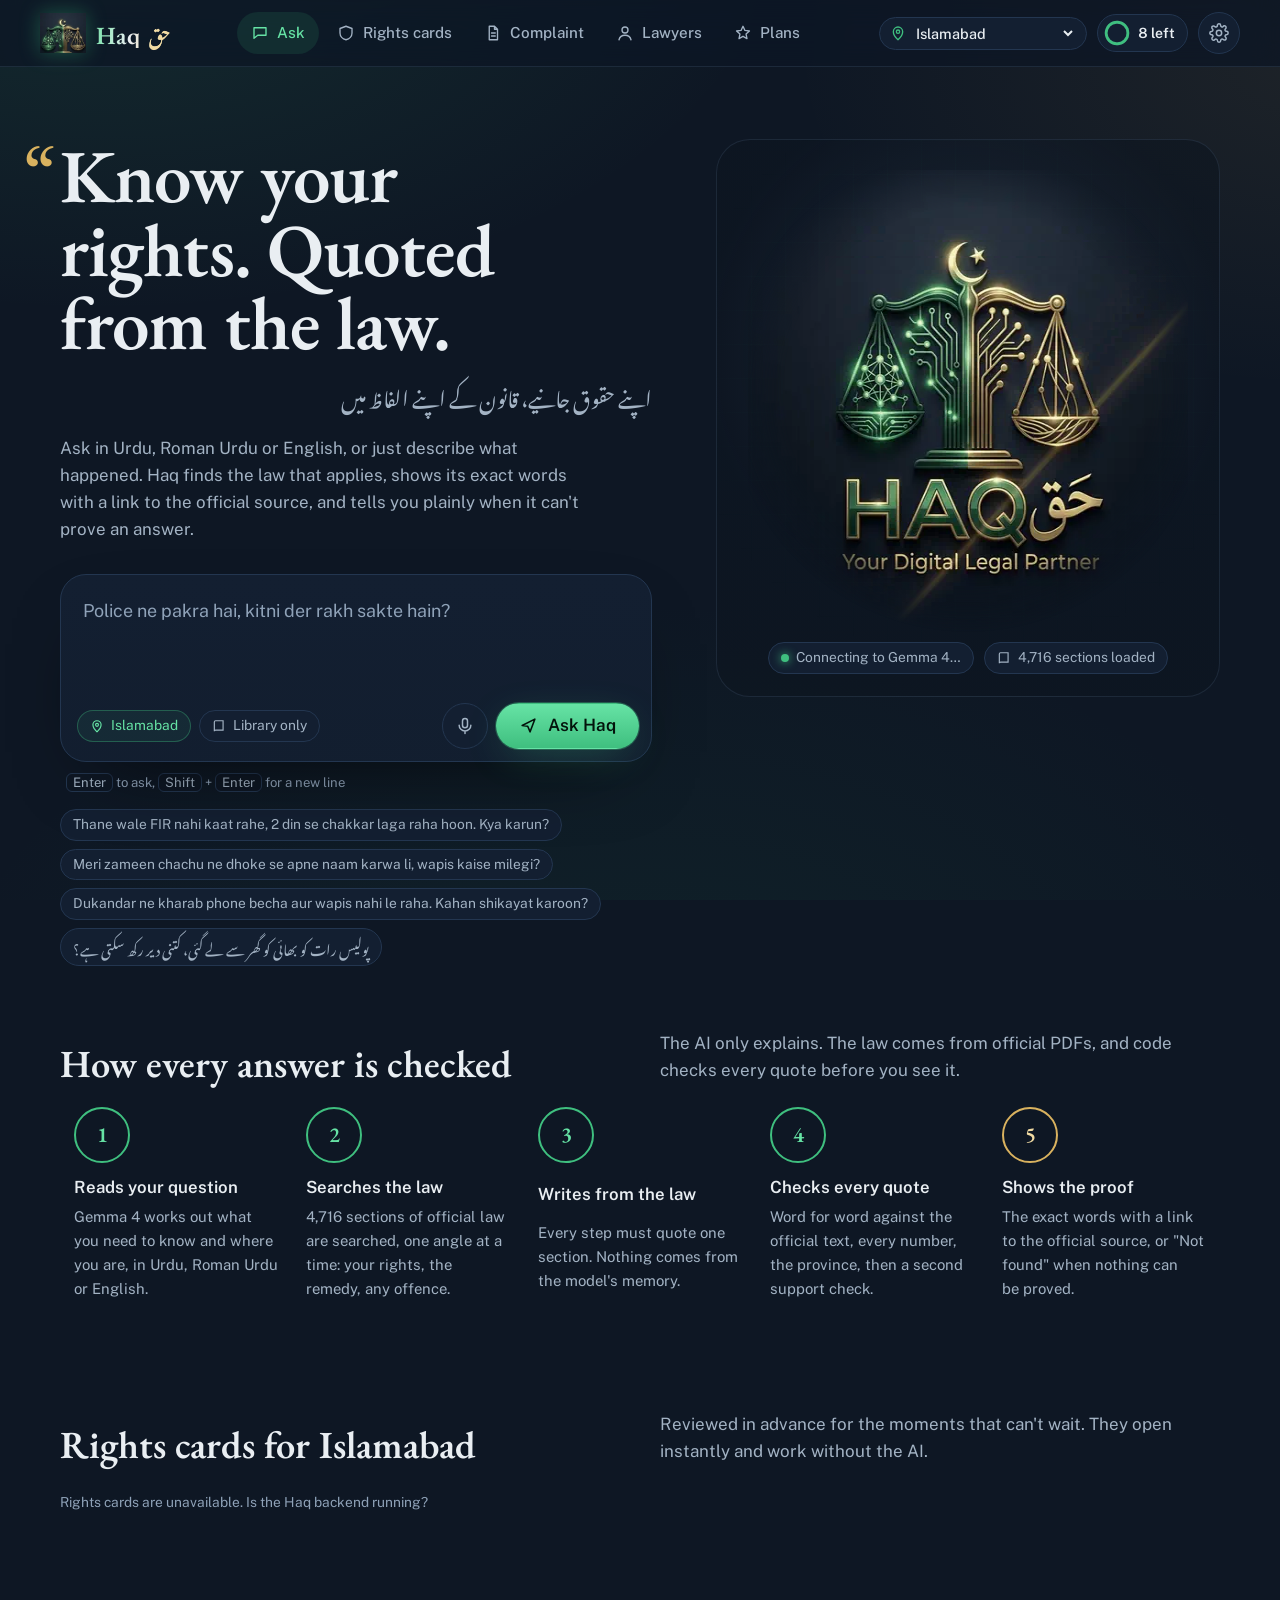
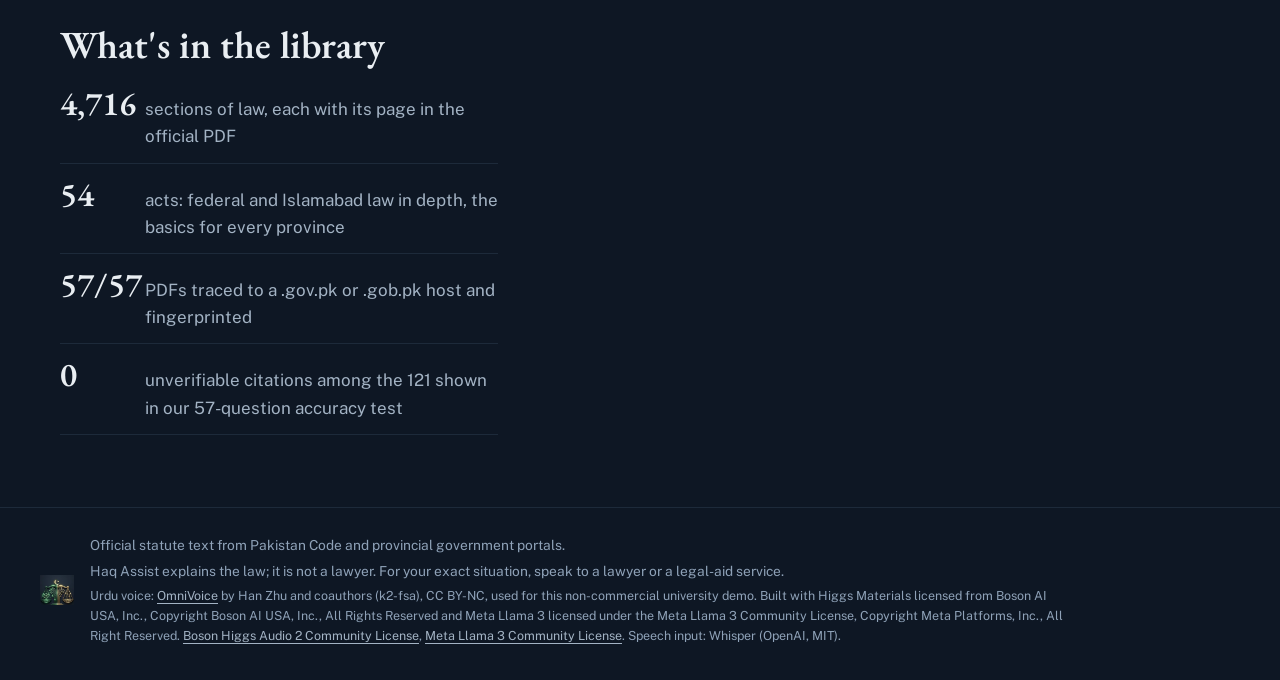
==== frontend/index.html @ 44033171 "Haq Assist: verified RAG over official Pakistani law Local RAG app (Gemma 4 12B, BGE-M3 + Qwen3-Embe" ====
<!doctype html>
<html lang="en">
<head>
  <meta charset="utf-8">
  <meta name="viewport" content="width=device-width, initial-scale=1, viewport-fit=cover">
  <title>Haq Assist</title>
  <meta name="description" content="Know your rights in Pakistan. Answers quoted word for word from the official law, with a link to the official source.">
  <meta name="theme-color" content="#0e1724">
  <meta name="color-scheme" content="dark">
  <link rel="icon" href="assets/favicon.png" type="image/png">
  <link rel="apple-touch-icon" href="assets/apple-touch-icon.png">
  <link rel="preconnect" href="https://fonts.googleapis.com">
  <link rel="preconnect" href="https://fonts.gstatic.com" crossorigin>
  <link rel="stylesheet" href="https://fonts.googleapis.com/css2?family=EB+Garamond:ital,wght@0,500;0,600;1,500&family=Public+Sans:wght@400;500;600;700&family=Noto+Nastaliq+Urdu:wght@400;600&display=swap">
  <link rel="stylesheet" href="styles.css?v=2026-11-25c">
</head>
<body>
  <a class="skip-link" href="#view">Skip to content</a>

  <header class="topbar">
    <a class="brand" href="#/" aria-label="Haq Assist, home">
      <img class="brand-mark" src="assets/logo-mark.webp" alt="" width="46" height="40">
      <span class="brand-word">Haq <span lang="ur" dir="rtl">حق</span></span>
    </a>
    <nav class="nav" aria-label="Sections">
      <a href="#/" data-tab="home"><svg viewBox="0 0 24 24" aria-hidden="true"><path d="M4 5h16v10H9l-5 4z"/></svg><span>Ask</span></a>
      <a href="#/cards" data-tab="cards"><svg viewBox="0 0 24 24" aria-hidden="true"><path d="M12 3 4 6v6c0 4.5 3.4 8.2 8 9 4.6-.8 8-4.5 8-9V6z"/></svg><span>Rights cards</span></a>
      <a href="#/complaint" data-tab="complaint"><svg viewBox="0 0 24 24" aria-hidden="true"><path d="M7 3h7l4 4v14H7zM14 3v4h4M10 12h5M10 16h5"/></svg><span>Complaint</span></a>
      <a href="#/lawyers" data-tab="lawyers"><svg viewBox="0 0 24 24" aria-hidden="true"><circle cx="12" cy="8" r="4"/><path d="M4 21c1-4 4.5-6 8-6s7 2 8 6"/></svg><span>Lawyers</span></a>
      <a href="#/plans" data-tab="plans"><svg viewBox="0 0 24 24" aria-hidden="true"><path d="M12 3l2.6 5.6 6 .7-4.5 4.1 1.2 6L12 16.4 6.7 19.4l1.2-6L3.4 9.3l6-.7z"/></svg><span>Plans</span></a>
    </nav>
    <div class="top-actions">
      <label class="region-select">
        <svg viewBox="0 0 24 24" aria-hidden="true"><path d="M12 22s7-6.2 7-12a7 7 0 1 0-14 0c0 5.8 7 12 7 12z"/><circle cx="12" cy="10" r="2.5"/></svg>
        <span class="visually-hidden">Your province or territory</span>
        <select id="region">
          <option value="ict">Islamabad</option>
          <option value="punjab">Punjab</option>
          <option value="sindh">Sindh</option>
          <option value="kp">Khyber Pakhtunkhwa</option>
          <option value="balochistan">Balochistan</option>
        </select>
      </label>
      <a class="meter" id="meter" href="#/plans" aria-describedby="meterHint">
        <svg class="meter-ring" viewBox="0 0 36 36" aria-hidden="true"><circle class="track" cx="18" cy="18" r="15"/><circle class="fill" id="meterFill" cx="18" cy="18" r="15" pathLength="100"/></svg>
        <span id="meterText">8 left</span>
      </a>
      <span id="meterHint" class="visually-hidden">Questions left on your plan this month</span>
      <button class="icon-btn" id="settingsBtn" type="button" aria-label="Settings">
        <svg viewBox="0 0 24 24" aria-hidden="true"><circle cx="12" cy="12" r="3.2"/><path d="M19.4 15a1.7 1.7 0 0 0 .3 1.8l.1.1a2 2 0 1 1-2.8 2.8l-.1-.1a1.7 1.7 0 0 0-1.8-.3 1.7 1.7 0 0 0-1 1.5V21a2 2 0 1 1-4 0v-.1a1.7 1.7 0 0 0-1.1-1.5 1.7 1.7 0 0 0-1.8.3l-.1.1a2 2 0 1 1-2.8-2.8l.1-.1a1.7 1.7 0 0 0 .3-1.8 1.7 1.7 0 0 0-1.5-1H3a2 2 0 1 1 0-4h.1a1.7 1.7 0 0 0 1.5-1.1 1.7 1.7 0 0 0-.3-1.8l-.1-.1a2 2 0 1 1 2.8-2.8l.1.1a1.7 1.7 0 0 0 1.8.3H9a1.7 1.7 0 0 0 1-1.5V3a2 2 0 1 1 4 0v.1a1.7 1.7 0 0 0 1 1.5 1.7 1.7 0 0 0 1.8-.3l.1-.1a2 2 0 1 1 2.8 2.8l-.1.1a1.7 1.7 0 0 0-.3 1.8V9a1.7 1.7 0 0 0 1.5 1H21a2 2 0 1 1 0 4h-.1a1.7 1.7 0 0 0-1.5 1z"/></svg>
      </button>
    </div>
  </header>

  <main id="view" tabindex="-1"></main>

  <footer class="footer">
    <img src="assets/logo-mark.webp" alt="" width="34" height="30">
    <div>
      <p id="libraryLine">Official statute text from Pakistan Code and provincial government portals.</p>
      <p>Haq Assist explains the law; it is not a lawyer. For your exact situation, speak to a lawyer or a legal-aid service.</p>
      <p class="credits">Urdu voice: <a href="https://huggingface.co/k2-fsa/OmniVoice" target="_blank" rel="noopener">OmniVoice</a> by Han Zhu and coauthors (k2-fsa), CC BY-NC, used for this non-commercial university demo. Built with Higgs Materials licensed from Boson AI USA, Inc., Copyright Boson AI USA, Inc., All Rights Reserved and Meta Llama 3 licensed under the Meta Llama 3 Community License, Copyright Meta Platforms, Inc., All Right Reserved. <a href="https://huggingface.co/k2-fsa/OmniVoice/blob/c5fdb5ccb189668d56333f77ba2629f4cd7535f4/audio_tokenizer/LICENSE" target="_blank" rel="noopener">Boson Higgs Audio 2 Community License</a>, <a href="https://llama.meta.com/llama3/license/" target="_blank" rel="noopener">Meta Llama 3 Community License</a>. Speech input: Whisper (OpenAI, MIT).</p>
    </div>
  </footer>

  <dialog id="settings" class="sheet" closedby="any" aria-labelledby="settingsTitle">
    <form method="dialog" class="sheet-inner">
      <header class="sheet-head">
        <h1 id="settingsTitle">Settings</h1>
        <button class="icon-btn" value="close" aria-label="Close settings"><svg viewBox="0 0 24 24" aria-hidden="true"><path d="M6 6l12 12M18 6 6 18"/></svg></button>
      </header>
      <div class="setting">
        <div class="setting-text"><label for="setPipeline"><strong>Show how Haq works</strong></label><span id="setPipelineDesc">Watch each step live while your question is answered: reading it, searching the law, writing, and checking every quote. Applies from your next question.</span></div>
        <input type="checkbox" switch role="switch" id="setPipeline" aria-describedby="setPipelineDesc">
      </div>
      <div class="setting">
        <div class="setting-text"><label for="setOnline"><strong>Search official government websites</strong></label><span id="setOnlineDesc">Only when the library on this computer has no answer. A rewritten version of your question goes to a web search provider, so leave out names and personal details; evidence is taken only from .gov.pk and .gob.pk sites.</span></div>
        <input type="checkbox" switch role="switch" id="setOnline" aria-describedby="setOnlineDesc">
      </div>
      <div class="setting">
        <div class="setting-text"><label for="setMotion"><strong>Reduce motion</strong></label><span id="setMotionDesc">Turns off movement and the animated logo. Your device setting is followed automatically.</span></div>
        <input type="checkbox" switch role="switch" id="setMotion" aria-describedby="setMotionDesc">
      </div>
      <fieldset class="setting stack">
        <legend><strong>Answer language first</strong></legend>
        <div class="seg" role="radiogroup" aria-label="Answer language first">
          <label><input type="radio" name="setLang" value="en"><span>English</span></label>
          <label><input type="radio" name="setLang" value="ur"><span lang="ur">اردو</span></label>
        </div>
      </fieldset>
      <fieldset class="setting stack">
        <legend><strong>Plan on this device</strong><span>Demo: switching is instant and free. Questions reset on the 1st of each month.</span></legend>
        <div class="plan-pick" id="planPick"></div>
        <button type="button" class="btn ghost small" id="resetUsage">Reset this month's questions</button>
      </fieldset>
    </form>
  </dialog>

  <dialog id="modal" class="sheet" closedby="any" aria-labelledby="modalTitle"></dialog>
  <div id="toast" class="toast" popover="manual"></div>
  <div id="announce" class="visually-hidden" aria-live="polite"></div>
  <script src="app.js?v=2026-11-25c"></script>
</body>
</html>
---- frontend/styles.css ----
/* Haq Assist - visual system drawn from the logo: deep navy, emerald circuitry (the AI and search), gold (verified law). */

:root {
  --ink-0: #09101a;
  --ink-1: #0e1724;
  --ink-2: #131f31;
  --ink-3: #1a2a40;
  --line: #233650;
  --line-soft: rgb(130 168 210 / 0.13);
  --text: #e9eef2;
  --muted: #a3b3c4;
  --faint: #8fa2b8;  /* >= 4.5:1 on every surface, ink-3 included */
  --emerald: #3fbf7f;
  --emerald-hi: #66e3a5;
  --emerald-lo: #1d7a51;
  --emerald-ink: #03130b;
  --gold: #d9b25f;
  --gold-hi: #f1dba3;
  --gold-lo: #8c6c2c;
  --coral: #e58a7b;
  --amber: #e7b453;

  --serif: "EB Garamond", "Iowan Old Style", "Palatino Linotype", Georgia, serif;
  --sans: "Public Sans", "Segoe UI", system-ui, -apple-system, sans-serif;
  --urdu: "Noto Nastaliq Urdu", "Jameel Noori Nastaleeq", "Urdu Typesetting", serif;

  --r-sm: 10px;
  --r: 16px;
  --r-lg: 26px;
  --pad: clamp(16px, 4vw, 40px);
  --max: 1240px;
  --ease-out: cubic-bezier(0.22, 1, 0.36, 1);
  --ease-in-out: cubic-bezier(0.65, 0, 0.35, 1);
  --glow-emerald: 0 0 0 1px rgb(63 191 127 / 0.35), 0 10px 40px -12px rgb(63 191 127 / 0.45);
  --glow-gold: 0 0 0 1px rgb(217 178 95 / 0.4), 0 12px 44px -14px rgb(217 178 95 / 0.5);
  color-scheme: dark;
}

/* ------------------------------------------------------------------ base */
*, *::before, *::after { box-sizing: border-box; }
html { -webkit-text-size-adjust: 100%; scroll-padding-top: 96px; }
body {
  margin: 0;
  min-height: 100dvh;
  display: flex;
  flex-direction: column;
  background-color: var(--ink-1);
  background-image:
    radial-gradient(1100px 620px at 8% -8%, rgb(63 191 127 / 0.13), transparent 62%),
    radial-gradient(900px 560px at 104% 6%, rgb(217 178 95 / 0.08), transparent 60%),
    radial-gradient(1200px 800px at 50% 120%, rgb(29 122 81 / 0.12), transparent 60%);
  background-attachment: fixed;
  color: var(--text);
  font: 400 17px/1.6 var(--sans);
  -webkit-font-smoothing: antialiased;
  text-rendering: optimizeLegibility;
}
img { max-width: 100%; display: block; }
a { color: var(--emerald-hi); text-underline-offset: 3px; text-decoration-thickness: 1px; }
a:hover { color: var(--gold-hi); }
:where(button, input, select, textarea) { font: inherit; color: inherit; }
:where(h1, h2, h3, h4) { line-height: 1.12; margin: 0; text-wrap: balance; }
p { margin: 0; text-wrap: pretty; }
:focus-visible { outline: 3px solid var(--gold); outline-offset: 3px; border-radius: 6px; }
[lang="ur"], .ur { font-family: var(--urdu); direction: rtl; line-height: 2.1; font-size: 1.02em; unicode-bidi: isolate; }
.visually-hidden { position: absolute !important; width: 1px; height: 1px; overflow: hidden; clip-path: inset(50%); white-space: nowrap; }
.skip-link { position: absolute; left: 12px; top: -60px; z-index: 50; background: var(--gold); color: var(--ink-0); padding: 10px 14px; border-radius: var(--r-sm); font-weight: 600; }
.skip-link:focus { top: 12px; }
::selection { background: rgb(217 178 95 / 0.35); }

/* ------------------------------------------------------------------ top bar */
.topbar {
  position: sticky; top: 0; z-index: 20;
  display: grid; grid-template-columns: auto 1fr auto; align-items: center; gap: 18px;
  padding: 12px var(--pad);
  background: rgb(14 23 36 / 0.78);
  backdrop-filter: blur(14px) saturate(1.3);
  border-bottom: 1px solid var(--line-soft);
}
.brand { display: flex; align-items: center; gap: 10px; text-decoration: none; color: var(--text); }
.brand-mark { width: 46px; height: auto; filter: drop-shadow(0 0 10px rgb(63 191 127 / 0.35)); }
.brand-word { font: 600 1.55rem/1 var(--serif); letter-spacing: 0.01em; display: flex; align-items: baseline; gap: 6px;
  background: linear-gradient(100deg, #8fe6b9 10%, #e9eef2 45%, var(--gold-hi) 85%); -webkit-background-clip: text; background-clip: text; color: transparent; }
.brand-word [lang="ur"] { font-size: 1.05rem; line-height: 1.7; color: var(--gold-hi); -webkit-text-fill-color: var(--gold-hi); padding-inline: 2px; }
.nav { display: flex; justify-content: center; gap: 4px; }
.nav a { display: inline-flex; align-items: center; gap: 8px; padding: 9px 14px; border-radius: 999px; color: var(--muted); text-decoration: none; font-weight: 500; font-size: 0.95rem; transition: color 0.2s, background-color 0.2s; }
.nav a svg { width: 18px; height: 18px; fill: none; stroke: currentColor; stroke-width: 1.8; stroke-linejoin: round; stroke-linecap: round; }
.nav a:hover { color: var(--text); background: rgb(255 255 255 / 0.04); }
.nav a[aria-current="page"] { color: var(--emerald-hi); background: rgb(63 191 127 / 0.12); }
.top-actions { display: flex; align-items: center; gap: 10px; }
.region-select { display: flex; align-items: center; gap: 6px; padding: 6px 10px; border: 1px solid var(--line); border-radius: 999px; background: var(--ink-2); }
.region-select svg { width: 16px; height: 16px; fill: none; stroke: var(--emerald); stroke-width: 2; }
.region-select select { background: transparent; border: 0; color: var(--text); font-size: 0.9rem; font-weight: 500; cursor: pointer; padding-right: 2px; }
.region-select select option { background: var(--ink-2); }
.meter { display: inline-flex; align-items: center; gap: 8px; padding: 5px 12px 5px 6px; border-radius: 999px; border: 1px solid var(--line); background: var(--ink-2); color: var(--text); text-decoration: none; font-size: 0.88rem; font-weight: 600; font-variant-numeric: tabular-nums; }
.meter:hover { border-color: var(--gold-lo); color: var(--gold-hi); }
.meter-ring { width: 26px; height: 26px; rotate: -90deg; }
.meter-ring circle { fill: none; stroke-width: 4; }
.meter-ring .track { stroke: var(--line); }
.meter-ring .fill { stroke: var(--emerald); stroke-linecap: round; stroke-dasharray: 100; stroke-dashoffset: 0; transition: stroke-dashoffset 0.6s var(--ease-out), stroke 0.3s; }
.meter.low .fill { stroke: var(--amber); }
.meter.empty .fill { stroke: var(--coral); }
.icon-btn { display: inline-grid; place-items: center; width: 42px; height: 42px; border-radius: 50%; border: 1px solid var(--line); background: var(--ink-2); cursor: pointer; color: var(--muted); transition: color 0.2s, border-color 0.2s, background-color 0.2s; }
.icon-btn svg { width: 20px; height: 20px; fill: none; stroke: currentColor; stroke-width: 1.8; stroke-linecap: round; stroke-linejoin: round; }
.icon-btn:hover { color: var(--text); border-color: var(--emerald-lo); }

/* ------------------------------------------------------------------ layout */
main { flex: 1; width: min(100%, var(--max)); margin: 0 auto; padding: 0 var(--pad) 72px; outline: none; }
#view:focus, #view:focus-visible { outline: none; } /* focus is moved here after navigation; the content itself carries no ring */
.page-head { padding: clamp(28px, 6vw, 64px) 0 26px; max-width: 760px; }
.page-head h1 { font: 600 clamp(2.2rem, 1.6rem + 2.4vw, 3.4rem)/1.05 var(--serif); }
.page-head p { color: var(--muted); margin-top: 12px; max-width: 62ch; }
.page-head .ur { color: var(--muted); margin-top: 4px; }
section + section { margin-top: clamp(56px, 9vw, 110px); }
.section-head { display: flex; justify-content: space-between; align-items: end; gap: 16px; flex-wrap: wrap; margin-bottom: 22px; }
.section-head h2 { font: 600 clamp(1.7rem, 1.3rem + 1.4vw, 2.4rem)/1.1 var(--serif); }
.section-head p { color: var(--muted); max-width: 56ch; }

/* ------------------------------------------------------------------ buttons and controls */
.btn { display: inline-flex; align-items: center; justify-content: center; gap: 10px; min-height: 46px; padding: 0 22px; border-radius: 999px; border: 1px solid transparent; font-weight: 600; cursor: pointer; text-decoration: none; transition: background-color 0.2s, border-color 0.2s, color 0.2s, box-shadow 0.25s, scale 0.12s; }
.btn svg { width: 19px; height: 19px; fill: none; stroke: currentColor; stroke-width: 2; stroke-linecap: round; stroke-linejoin: round; }
.btn:active { scale: 0.97; }
.btn.primary { background: linear-gradient(180deg, var(--emerald-hi), var(--emerald)); color: var(--emerald-ink); box-shadow: var(--glow-emerald); }
.btn.primary:hover { color: var(--emerald-ink); box-shadow: 0 0 0 1px rgb(102 227 165 / 0.6), 0 14px 48px -10px rgb(63 191 127 / 0.7); }
.btn.gold { background: linear-gradient(180deg, var(--gold-hi), var(--gold)); color: #1d1405; box-shadow: var(--glow-gold); }
.btn.gold:hover { color: #1d1405; }
.btn.secondary { background: var(--ink-3); border-color: var(--line); color: var(--text); }
.btn.secondary:hover { border-color: var(--emerald-lo); color: var(--text); }
.btn.ghost { background: transparent; border-color: var(--line); color: var(--muted); }
.btn.ghost:hover { color: var(--text); }
.btn.small { min-height: 36px; padding: 0 14px; font-size: 0.88rem; }
.btn:disabled { opacity: 0.55; cursor: not-allowed; box-shadow: none; }
.chip { display: inline-flex; align-items: center; gap: 7px; padding: 6px 12px; border-radius: 999px; border: 1px solid var(--line); background: var(--ink-2); color: var(--muted); font-size: 0.86rem; line-height: 1.3; }
.chip.emerald { color: var(--emerald-hi); border-color: rgb(63 191 127 / 0.35); background: rgb(63 191 127 / 0.08); }
.chip.gold { color: var(--gold-hi); border-color: rgb(217 178 95 / 0.4); background: rgb(217 178 95 / 0.08); }
.chip.coral { color: var(--coral); border-color: rgb(229 138 123 / 0.4); background: rgb(229 138 123 / 0.07); }
button.chip { cursor: pointer; transition: color 0.2s, border-color 0.2s, background-color 0.2s; }
button.chip:hover { color: var(--text); border-color: var(--emerald-lo); }
input[type="text"], input:not([type]), textarea, select.field { width: 100%; padding: 12px 14px; border-radius: var(--r-sm); border: 1px solid var(--line); background: var(--ink-1); color: var(--text); }
textarea { resize: vertical; min-height: 96px; line-height: 1.55; }
input:focus-visible, textarea:focus-visible, select:focus-visible { outline: 2px solid var(--emerald); outline-offset: 1px; }
label.field-label { display: block; font-size: 0.86rem; font-weight: 600; color: var(--muted); margin: 14px 0 6px; }

/* switch: native <input switch> where supported, a styled checkbox with role="switch" elsewhere */
input[type="checkbox"][switch] {
  appearance: none; flex: none; width: 48px; height: 28px; margin: 0; border-radius: 999px; cursor: pointer;
  background: var(--ink-0) radial-gradient(circle, var(--muted) 9px, transparent 10px) no-repeat left 1px center / 26px 26px;
  border: 1px solid var(--line);
  transition: background-color 0.2s, background-position 0.25s var(--ease-out), border-color 0.2s;
}
input[type="checkbox"][switch]:checked { background-color: var(--emerald); background-image: radial-gradient(circle, #f4fff9 9px, transparent 10px); background-position: right 1px center; border-color: var(--emerald); }
input[type="checkbox"][switch]:focus-visible { outline: 3px solid var(--gold); outline-offset: 3px; }

.seg { display: inline-flex; padding: 4px; gap: 4px; border-radius: 999px; background: var(--ink-0); border: 1px solid var(--line); }
.seg label, .seg button { position: relative; display: inline-flex; align-items: center; border-radius: 999px; cursor: pointer; }
.seg input { position: absolute; opacity: 0; inset: 0; cursor: pointer; }
.seg span, .seg button { padding: 7px 16px; border-radius: 999px; color: var(--muted); font-weight: 600; font-size: 0.92rem; border: 0; background: transparent; transition: color 0.2s, background-color 0.2s; }
.seg input:checked + span, .seg button[aria-pressed="true"] { background: var(--ink-3); color: var(--text); box-shadow: inset 0 0 0 1px var(--line); }
.seg input:focus-visible + span { outline: 3px solid var(--gold); outline-offset: 2px; }
.seg [lang="ur"] { line-height: 1.6; padding-block: 2px 6px; }

/* ------------------------------------------------------------------ home: hero */
.hero { display: grid; grid-template-columns: minmax(0, 1.08fr) minmax(0, 0.92fr); gap: clamp(28px, 5vw, 72px); align-items: start; padding-top: clamp(28px, 6vw, 72px); }
.hero-copy { position: relative; }
.headline { position: relative; font: 600 clamp(2.7rem, 1.8rem + 3.6vw, 4.7rem)/0.98 var(--serif); letter-spacing: -0.012em; }
.headline .hang { position: absolute; left: -0.48em; top: -0.06em; color: var(--gold); font-weight: 500; }
.headline-ur { margin-top: 14px; color: var(--muted); font-size: 1.3rem; }
.lede { margin-top: 18px; color: var(--muted); max-width: 54ch; font-size: 1.06rem; }

.composer { position: relative; margin-top: 30px; border-radius: var(--r-lg); background: linear-gradient(180deg, var(--ink-2), rgb(19 31 49 / 0.85)); border: 1px solid var(--line); box-shadow: 0 30px 80px -40px rgb(0 0 0 / 0.8); transition: border-color 0.25s, box-shadow 0.35s; }
.composer:focus-within { border-color: rgb(63 191 127 / 0.55); box-shadow: 0 0 0 4px rgb(63 191 127 / 0.1), 0 30px 80px -40px rgb(0 0 0 / 0.8); }
.composer textarea { display: block; width: 100%; min-height: 118px; max-height: 320px; padding: 22px 22px 8px; border: 0; background: transparent; font-size: 1.12rem; line-height: 1.55; resize: none; field-sizing: content; }
.composer textarea:focus-visible { outline: none; }
.composer textarea::placeholder { color: var(--faint); }
.composer-bar { display: flex; align-items: center; gap: 8px; flex-wrap: wrap; padding: 10px 12px 12px 16px; }
.composer-bar .spacer { flex: 1; }
.composer-hint { color: var(--faint); font-size: 0.82rem; margin-top: 10px; padding-inline: 6px; }
.composer-hint kbd { font: inherit; padding: 1px 6px; border-radius: 6px; border: 1px solid var(--line); background: var(--ink-1); color: var(--muted); }
.mic { width: 46px; height: 46px; }
.mic.recording { color: var(--coral); border-color: var(--coral); background: rgb(229 138 123 / 0.12); }
@media (prefers-reduced-motion: no-preference) {
  .mic.recording { animation: breathe 1.4s var(--ease-in-out) infinite; }
}
@keyframes breathe { 50% { box-shadow: 0 0 0 8px rgb(229 138 123 / 0.12); } }

.examples { display: flex; flex-wrap: wrap; gap: 8px; margin-top: 16px; }
.examples .chip { max-width: 100%; text-align: start; }
.examples .chip [lang="ur"] { line-height: 1.7; }

/* the stage: the animated logo at rest, the live pipeline while answering */
.stage { position: relative; min-height: 520px; border-radius: 34px; padding: 22px; background: radial-gradient(circle at 50% 38%, rgb(28 40 56 / 0.9), rgb(13 21 32 / 0.6) 62%); border: 1px solid var(--line-soft); isolation: isolate; overflow: clip; }
.stage::before { content: ""; position: absolute; inset: 0; z-index: -1; background-image: linear-gradient(rgb(63 191 127 / 0.05) 1px, transparent 1px), linear-gradient(90deg, rgb(63 191 127 / 0.05) 1px, transparent 1px); background-size: 34px 34px; mask-image: radial-gradient(circle at 50% 42%, #000 20%, transparent 72%); }
.stage-rest { display: grid; justify-items: center; gap: 4px; padding-top: 8px; }
/* while Haq works (and after), the pipeline stays in view beside the question and follows the newest step */
@media (min-width: 1081px) {
  .stage.working-stage { position: sticky; top: 84px; max-height: calc(100dvh - 104px); overflow-y: auto; overscroll-behavior: contain; scrollbar-width: thin; scrollbar-color: var(--line) transparent; }
}
.stage-logo { width: min(100%, 440px); aspect-ratio: 1; mask-image: radial-gradient(circle at 50% 46%, #000 54%, transparent 71%); view-transition-name: haq-logo; }
.stage-status { display: flex; gap: 10px; flex-wrap: wrap; justify-content: center; margin-top: -12px; }
.stage-status .dot { width: 8px; height: 8px; border-radius: 50%; background: var(--emerald); box-shadow: 0 0 10px var(--emerald); }
.stage-status .dot.off { background: var(--coral); box-shadow: none; }

/* ------------------------------------------------------------------ live pipeline */
.pipe-head { display: flex; align-items: center; gap: 12px; margin-bottom: 18px; }
.pipe-head img { width: 54px; height: 54px; border-radius: 50%; mask-image: radial-gradient(circle, #000 58%, transparent 72%); view-transition-name: haq-logo; }
.pipe-head h2 { font: 600 1.45rem/1.15 var(--serif); }
.pipe-head .clock { margin-inline-start: auto; font-variant-numeric: tabular-nums; color: var(--muted); font-size: 0.92rem; }
.pipe-wrap { position: relative; }
.pipe { position: relative; list-style: none; margin: 0; padding: 0 0 0 36px; }
.pipe::before, .pipe-progress { content: ""; position: absolute; left: 13px; top: 10px; bottom: 10px; width: 2px; border-radius: 2px; }
.pipe-progress { z-index: 1; pointer-events: none; }
.pipe::before { background: linear-gradient(var(--line), rgb(35 54 80 / 0.25)); }
.pipe-progress { background: linear-gradient(var(--emerald-hi), var(--emerald), var(--gold)); box-shadow: 0 0 12px rgb(63 191 127 / 0.6); transform-origin: top; transform: scaleY(var(--p, 0)); }
@media (prefers-reduced-motion: no-preference) { .pipe-progress { transition: transform 0.7s var(--ease-out); } }
.pstage { position: relative; padding: 2px 0 18px; }
.pstage .node { position: absolute; left: -36px; top: 2px; width: 28px; height: 28px; border-radius: 50%; display: grid; place-items: center; background: var(--ink-1); border: 2px solid var(--line); color: var(--faint); transition: border-color 0.3s, background-color 0.3s, color 0.3s; }
.pstage .node svg { width: 14px; height: 14px; fill: none; stroke: currentColor; stroke-width: 2.6; stroke-linecap: round; stroke-linejoin: round; opacity: 0; scale: 0.4; transition: opacity 0.25s, scale 0.35s var(--ease-out); }
.pstage[data-state="active"] .node { border-color: var(--emerald); background: rgb(63 191 127 / 0.15); color: var(--emerald-hi); }
.pstage[data-state="done"] .node { border-color: var(--emerald); background: var(--emerald); color: var(--emerald-ink); }
.pstage[data-state="done"].gold .node { border-color: var(--gold); background: var(--gold); color: #1d1405; }
.pstage[data-state="done"] .node svg { opacity: 1; scale: 1; }
.pstage[data-state="skipped"] h3 { color: var(--muted); text-decoration: line-through; text-decoration-color: var(--line); }
@media (prefers-reduced-motion: no-preference) {
  .pstage[data-state="active"] .node::after { content: ""; position: absolute; inset: -6px; border-radius: 50%; border: 2px solid var(--emerald); animation: ping 1.5s var(--ease-out) infinite; }
}
@keyframes ping { from { opacity: 0.8; scale: 0.7; } to { opacity: 0; scale: 1.5; } }
.pstage h3 { font: 600 1rem/1.3 var(--sans); display: flex; gap: 10px; align-items: baseline; flex-wrap: wrap; }
.pstage h3 .who { font-weight: 500; color: var(--faint); font-size: 0.85rem; }
.pstage[data-state="pending"] h3 { color: var(--faint); }
.pstage .body { margin-top: 8px; display: grid; gap: 8px; }
.pstage .body:empty { display: none; }
.pline { font-size: 0.92rem; color: var(--muted); }
.pline.rewrite { font: italic 500 1.06rem/1.4 var(--serif); color: var(--text); }
.prow { display: flex; flex-wrap: wrap; gap: 6px; }
.angle { border-left: 2px solid rgb(63 191 127 / 0.35); padding: 4px 0 4px 12px; display: grid; gap: 6px; }
.angle .q { font: italic 500 1rem/1.4 var(--serif); color: var(--text); }
.angle .q::before { content: "Searching as the law would say it: "; font: 600 0.78rem/1 var(--sans); font-style: normal; color: var(--emerald-hi); display: block; margin-bottom: 4px; }
.angle.whole .q::before { content: "Searching your question, in legal English: "; }
.hit { display: inline-flex; align-items: center; gap: 8px; padding: 5px 10px 5px 8px; border-radius: 10px; background: var(--ink-1); border: 1px solid var(--line); font-size: 0.84rem; }
.hit .area { color: var(--emerald-hi); font-weight: 600; }
.hit .sec { color: var(--muted); }
.hit .bar { width: 36px; height: 4px; border-radius: 3px; background: var(--line); overflow: hidden; }
.hit .bar i { display: block; height: 100%; background: var(--emerald); transform-origin: left; transform: scaleX(var(--s, 0)); }
.hit.gold { border-color: rgb(217 178 95 / 0.45); }
.hit.gold .area { color: var(--gold-hi); }
.check { display: flex; gap: 10px; align-items: flex-start; padding: 8px 12px; border-radius: 12px; background: var(--ink-1); border: 1px solid var(--line); font-size: 0.9rem; }
.check .mark { flex: none; width: 26px; height: 26px; border-radius: 50%; display: grid; place-items: center; }
.check .mark svg { width: 14px; height: 14px; fill: none; stroke: currentColor; stroke-width: 2.8; stroke-linecap: round; stroke-linejoin: round; }
.check.ok { border-color: rgb(217 178 95 / 0.4); }
.check.ok .mark { background: var(--gold); color: #1d1405; box-shadow: 0 0 16px rgb(217 178 95 / 0.55); }
.check.drop { color: var(--muted); }
.check.drop .mark { background: rgb(229 138 123 / 0.15); color: var(--coral); }
.check.drop .what { text-decoration: line-through; text-decoration-color: rgb(229 138 123 / 0.7); }
.check .what { color: var(--text); font-weight: 600; }
.pline, .check, .angle .q, .qline q, .summary, .step-text { overflow-wrap: anywhere; min-width: 0; }  /* long words or URLs never push the layout wider */
.hit { max-width: 100%; overflow-wrap: anywhere; }
.check small { display: block; color: var(--muted); font-size: 0.82rem; }
.working { height: 4px; border-radius: 4px; background: var(--line); overflow: hidden; position: relative; }
.working::after { content: ""; position: absolute; inset: 0; width: 40%; background: linear-gradient(90deg, transparent, var(--emerald-hi), transparent); }
@media (prefers-reduced-motion: no-preference) {
  .working::after { animation: sweep 1.4s var(--ease-in-out) infinite; }
}
@keyframes sweep { from { translate: -100% 0; } to { translate: 260% 0; } }

/* areas of law lighting up as the search lands in them */
.shelves { display: flex; flex-wrap: wrap; gap: 4px; margin: 2px 0; }
.shelf { padding: 2px 8px; border-radius: 999px; font-size: 0.72rem; line-height: 1.5; color: var(--faint); border: 1px solid rgb(35 54 80 / 0.7); transition: color 0.35s, border-color 0.35s, background-color 0.35s, box-shadow 0.35s; }
.shelf.lit { color: var(--emerald-hi); border-color: rgb(63 191 127 / 0.55); background: rgb(63 191 127 / 0.1); box-shadow: 0 0 14px -4px rgb(63 191 127 / 0.7); }
.shelf.lit.gold { color: var(--gold-hi); border-color: rgb(217 178 95 / 0.55); background: rgb(217 178 95 / 0.1); box-shadow: 0 0 14px -4px rgb(217 178 95 / 0.7); }

/* entry motion for anything the stream adds */
.enter { opacity: 1; transition: opacity 0.35s var(--ease-out), translate 0.45s var(--ease-out); }
@starting-style { .enter { opacity: 0; } }
@media (prefers-reduced-motion: no-preference) {
  .enter { translate: 0 0; }
  @starting-style { .enter { translate: 0 10px; } }
  .check.ok.enter .mark { animation: stamp 0.5s var(--ease-out) both; }
}
@keyframes stamp { from { scale: 1.8; opacity: 0; rotate: -14deg; } 60% { scale: 0.92; opacity: 1; } to { scale: 1; rotate: 0deg; } }

/* compact progress when the live pipeline is switched off */
.quiet { display: grid; place-items: center; gap: 14px; min-height: 460px; text-align: center; }
.quiet img { width: 170px; aspect-ratio: 1; mask-image: radial-gradient(circle, #000 52%, transparent 70%); view-transition-name: haq-logo; }
.quiet .now { font: italic 500 1.25rem/1.3 var(--serif); }

/* ------------------------------------------------------------------ answer */
.answer-wrap { margin-top: clamp(32px, 6vw, 64px); scroll-margin-top: 90px; }
.qline { color: var(--muted); font-size: 0.95rem; display: flex; gap: 10px; align-items: center; flex-wrap: wrap; margin-bottom: 12px; }
.qline q { font: italic 500 1.12rem/1.4 var(--serif); color: var(--text); }
.answer { position: relative; border-radius: var(--r-lg); background: linear-gradient(180deg, var(--ink-2), rgb(19 31 49 / 0.92)); border: 1px solid var(--line); padding: clamp(20px, 4vw, 40px); box-shadow: 0 40px 100px -50px rgb(0 0 0 / 0.9); }
.answer.verified { border-color: rgb(217 178 95 / 0.35); }
.answer.verified::before { content: ""; position: absolute; inset: 0 24px auto; height: 1px; background: linear-gradient(90deg, transparent, var(--gold), transparent); }
.answer-top { display: flex; gap: 10px; flex-wrap: wrap; align-items: center; margin-bottom: 18px; }
.seal { display: inline-flex; align-items: center; gap: 9px; padding: 6px 14px 6px 6px; border-radius: 999px; font-weight: 700; font-size: 0.9rem; }
.seal i { width: 26px; height: 26px; border-radius: 50%; display: grid; place-items: center; }
.seal svg { width: 14px; height: 14px; fill: none; stroke: currentColor; stroke-width: 2.8; stroke-linecap: round; stroke-linejoin: round; }
.seal.l1 { background: rgb(217 178 95 / 0.12); color: var(--gold-hi); border: 1px solid rgb(217 178 95 / 0.45); }
.seal.l1 i { background: var(--gold); color: #1d1405; }
.seal.l2 { background: rgb(63 191 127 / 0.1); color: var(--emerald-hi); border: 1px solid rgb(63 191 127 / 0.4); }
.seal.l2 i { background: var(--emerald); color: var(--emerald-ink); }
.seal.l3 { background: rgb(231 180 83 / 0.08); color: var(--amber); border: 1px dashed rgb(231 180 83 / 0.6); }
.seal.l3 i { background: rgb(231 180 83 / 0.2); color: var(--amber); }
.seal.l4 { background: rgb(163 179 196 / 0.08); color: var(--muted); border: 1px solid var(--line); }
.seal.l4 i { background: var(--ink-3); color: var(--muted); }
.match { display: inline-flex; gap: 8px; align-items: center; color: var(--muted); font-size: 0.86rem; }
.match .bars { display: inline-flex; gap: 3px; }
.match .bars i { width: 6px; height: 14px; border-radius: 2px; background: var(--line); }
.match .bars i.on { background: var(--emerald); }
/* read aloud: English and Urdu toggles at the top right of an answer or card */
.listen { margin-inline-start: auto; display: inline-flex; gap: 4px; padding: 4px; border-radius: 999px; background: var(--ink-0); border: 1px solid var(--line); }
.listen-btn { display: inline-flex; align-items: center; gap: 7px; min-height: 36px; padding: 0 14px 0 10px; border: 0; border-radius: 999px; background: transparent; color: var(--muted); font-weight: 600; font-size: 0.9rem; cursor: pointer; transition: color 0.2s, background-color 0.2s; }
.listen-btn .ico { display: grid; place-items: center; width: 22px; height: 22px; border-radius: 50%; background: var(--ink-3); color: var(--emerald-hi); }
.listen-btn .ico svg { width: 13px; height: 13px; fill: none; stroke: currentColor; stroke-width: 2.2; stroke-linecap: round; stroke-linejoin: round; }
.listen-btn [lang="ur"] { line-height: 1.5; padding-bottom: 3px; }
.listen-btn:hover { color: var(--text); background: rgb(255 255 255 / 0.04); }
.listen-btn[data-state="loading"] { color: var(--text); }
.listen-btn[data-state="playing"] { color: var(--emerald-ink); background: var(--emerald); }
.listen-btn[data-state="playing"] .ico { background: var(--emerald-ink); color: var(--emerald-hi); }
.listen-btn[data-state="playing"] .ico svg { fill: currentColor; stroke: none; }
@media (prefers-reduced-motion: no-preference) {
  .listen-btn[data-state="loading"] .ico { animation: breathe 1.2s var(--ease-in-out) infinite; }
}

/* the answer itself, then the law it rests on: two labelled parts with a rule between them */
.answer-part { display: grid; gap: 10px; }
.part-label { display: flex; flex-wrap: wrap; align-items: baseline; gap: 4px 12px; font: 600 0.95rem/1.3 var(--sans); color: var(--emerald-hi); }
.part-label span { font-weight: 400; font-size: 0.85rem; color: var(--faint); }
.rule { border: 0; height: 1px; margin: clamp(26px, 4vw, 38px) 0 clamp(22px, 3vw, 30px); background: linear-gradient(90deg, var(--gold), rgb(217 178 95 / 0.25) 45%, transparent); }
.answer-part .steps { margin-top: 6px; }
.summary { font: 500 clamp(1.3rem, 1.1rem + 0.8vw, 1.7rem)/1.35 var(--serif); max-width: 62ch; }
.summary-ur { margin-top: 10px; color: var(--muted); font-size: 1.12rem; max-width: 62ch; }
.steps { list-style: none; padding: 0; margin: 28px 0 0; display: grid; gap: 22px; counter-reset: step; }
.steps > li { display: grid; grid-template-columns: 38px 1fr; gap: 14px; }
.step-no { width: 34px; height: 34px; border-radius: 50%; display: grid; place-items: center; border: 1px solid rgb(63 191 127 / 0.5); color: var(--emerald-hi); font-weight: 700; font-size: 0.92rem; background: rgb(63 191 127 / 0.08); cursor: pointer; }
.step-no:hover { border-color: var(--gold); color: var(--gold-hi); }
.step-text { font-size: 1.04rem; }
.step-ur { color: var(--muted); margin-top: 4px; }
.quote { position: relative; margin: 12px 0 0; padding: 16px 20px 14px 22px; border-radius: 0 var(--r) var(--r) 0; border-left: 3px solid var(--gold); background: linear-gradient(90deg, rgb(217 178 95 / 0.09), rgb(217 178 95 / 0.02) 70%, transparent); font: 500 1.1rem/1.5 var(--serif); color: #f4efe2; }
.quote::before { content: "§"; position: absolute; left: -2px; top: -12px; translate: -50% 0; width: 22px; height: 22px; display: grid; place-items: center; border-radius: 50%; background: var(--gold); color: #1d1405; font: 600 0.8rem/1 var(--serif); }
.quote cite { display: flex; gap: 12px; flex-wrap: wrap; align-items: center; margin-top: 10px; font: 500 0.84rem/1.4 var(--sans); font-style: normal; color: var(--muted); }
.pdf-link { display: inline-flex; align-items: center; gap: 6px; color: var(--gold-hi); font-weight: 600; text-decoration: none; padding: 3px 10px; border-radius: 999px; border: 1px solid rgb(217 178 95 / 0.35); }
.pdf-link:hover { background: rgb(217 178 95 / 0.12); color: var(--gold-hi); }
.pdf-link svg { width: 14px; height: 14px; fill: none; stroke: currentColor; stroke-width: 2; }
.callout { margin-top: 22px; padding: 14px 18px; border-radius: var(--r); border: 1px solid var(--line); background: var(--ink-1); color: var(--muted); }
.callout.card-link { border-color: rgb(217 178 95 / 0.4); display: flex; gap: 14px; align-items: center; flex-wrap: wrap; }
.callout.card-link strong { color: var(--text); }
.callout.warn { border-color: rgb(231 180 83 / 0.45); color: var(--text); }
details.drawer { margin-top: 16px; border-top: 1px solid var(--line-soft); padding-top: 14px; }
details.drawer > summary { cursor: pointer; list-style: none; display: flex; align-items: center; gap: 10px; font-weight: 600; color: var(--text); }
details.drawer > summary::-webkit-details-marker { display: none; }
details.drawer > summary::before { content: ""; width: 9px; height: 9px; border-right: 2px solid var(--emerald); border-bottom: 2px solid var(--emerald); rotate: -45deg; transition: rotate 0.25s var(--ease-out); }
details.drawer[open] > summary::before { rotate: 45deg; }
details.drawer .inner { padding: 12px 0 4px; display: grid; gap: 14px; }
.source { padding: 14px 16px; border-radius: var(--r); background: var(--ink-1); border: 1px solid var(--line); }
.source h4 { font: 600 1rem/1.35 var(--sans); display: flex; gap: 8px; flex-wrap: wrap; align-items: center; }
.source .meta, .meta { color: var(--faint); font-size: 0.86rem; margin-top: 4px; }
.checks-list { margin: 0; padding-left: 20px; color: var(--muted); display: grid; gap: 6px; }
.actions { display: flex; gap: 10px; flex-wrap: wrap; margin-top: 22px; }
.disclaimer { margin-top: 18px; color: var(--faint); font-size: 0.85rem; }
.trace .pipe { margin-top: 6px; }

/* ------------------------------------------------------------------ home: how it is checked, cards, library */
.flow { list-style: none; margin: 0; padding: 0; display: grid; grid-template-columns: repeat(5, minmax(0, 1fr)); gap: 0; position: relative; }
.flow::before { content: ""; position: absolute; left: 4%; right: 4%; top: 27px; height: 2px; background: linear-gradient(90deg, var(--emerald), var(--emerald-hi), var(--gold)); opacity: 0.6; }
.flow li { position: relative; padding: 0 14px; display: grid; gap: 8px; justify-items: start; }
.flow .n { width: 56px; height: 56px; border-radius: 50%; display: grid; place-items: center; background: var(--ink-1); border: 2px solid var(--emerald); color: var(--emerald-hi); font: 600 1.35rem/1 var(--serif); }
.flow li:last-child .n { border-color: var(--gold); color: var(--gold-hi); }
.flow h3 { font: 600 1.05rem/1.25 var(--sans); margin-top: 6px; }
.flow p { color: var(--muted); font-size: 0.93rem; }
@media (prefers-reduced-motion: no-preference) {
  @supports ((animation-timeline: view()) and (animation-range: entry)) {
    .flow::before { transform-origin: left; animation: draw linear both; animation-timeline: view(); animation-range: entry 10% cover 45%; }
  }
}
@keyframes draw { from { transform: scaleX(0); } to { transform: scaleX(1); } }
@keyframes draw-y { from { transform: scaleY(0); } to { transform: scaleY(1); } }

.cards-grid { display: grid; grid-template-columns: repeat(auto-fit, minmax(min(100%, 196px), 1fr)); gap: 14px; }
.rcard { position: relative; display: grid; gap: 10px; align-content: start; min-height: 168px; padding: 20px; border-radius: var(--r); border: 1px solid var(--line); background: linear-gradient(160deg, var(--ink-2), var(--ink-1)); text-decoration: none; color: var(--text); overflow: hidden; transition: border-color 0.25s, translate 0.25s var(--ease-out), box-shadow 0.25s; }
.rcard:hover { color: var(--text); border-color: rgb(217 178 95 / 0.5); box-shadow: var(--glow-gold); }
@media (prefers-reduced-motion: no-preference) { .rcard:hover { translate: 0 -3px; } }
.rcard .ico { width: 40px; height: 40px; border-radius: 12px; display: grid; place-items: center; background: rgb(217 178 95 / 0.12); color: var(--gold-hi); }
.rcard .ico svg { width: 22px; height: 22px; fill: none; stroke: currentColor; stroke-width: 1.8; stroke-linecap: round; stroke-linejoin: round; }
.rcard strong { font: 600 1.12rem/1.25 var(--serif); }
.rcard .ur { color: var(--muted); font-size: 0.95rem; line-height: 1.9; }

.library { display: grid; grid-template-columns: minmax(0, 0.8fr) minmax(0, 1.2fr); gap: clamp(24px, 5vw, 64px); align-items: start; }
.ledger { display: grid; gap: 14px; }
.ledger div { display: flex; align-items: baseline; gap: 14px; padding-bottom: 12px; border-bottom: 1px solid var(--line-soft); }
.ledger b { font: 600 2.1rem/1 var(--serif); color: var(--text); font-variant-numeric: tabular-nums; min-width: 4.2ch; }
.ledger span { color: var(--muted); }
.areas { list-style: none; margin: 0; padding: 0; display: grid; gap: 7px; }
.areas li { display: grid; grid-template-columns: minmax(0, 13rem) 1fr auto; gap: 12px; align-items: center; font-size: 0.92rem; }
.areas .name { color: var(--text); white-space: nowrap; overflow: hidden; text-overflow: ellipsis; }
.areas .track { height: 8px; border-radius: 6px; background: var(--ink-3); overflow: hidden; }
.areas .track i { display: block; height: 100%; border-radius: 6px; background: linear-gradient(90deg, var(--emerald-lo), var(--emerald)); transform-origin: left; transform: scaleX(var(--w)); }
.areas .num { color: var(--faint); font-variant-numeric: tabular-nums; min-width: 3ch; text-align: end; }
@media (prefers-reduced-motion: no-preference) {
  @supports ((animation-timeline: view()) and (animation-range: entry)) {
    .areas .track i { animation: grow linear both; animation-timeline: view(); animation-range: entry 0% cover 35%; }
  }
}
@keyframes grow { from { transform: scaleX(0); } }

/* ------------------------------------------------------------------ rights card view */
.card-view { max-width: 860px; }
.timeline { list-style: none; margin: 26px 0 0; padding: 0; display: grid; gap: 26px; }
.timeline > li { display: grid; grid-template-columns: 40px 1fr; gap: 16px; }
.kind { display: inline-block; font-size: 0.8rem; font-weight: 600; color: var(--emerald-hi); }
.kind.tip { color: var(--amber); }

/* ------------------------------------------------------------------ complaint */
.wizard { display: grid; grid-template-columns: minmax(0, 1fr) minmax(0, 1fr); gap: 24px; align-items: start; }
.panel { border-radius: var(--r-lg); border: 1px solid var(--line); background: var(--ink-2); padding: clamp(18px, 3vw, 30px); }
.panel h2 { font: 600 1.4rem/1.2 var(--serif); margin-bottom: 6px; }
.panel .sub { color: var(--muted); font-size: 0.94rem; }
.two { display: grid; grid-template-columns: 1fr 1fr; gap: 0 14px; }
.doc { white-space: pre-wrap; font: 500 0.98rem/1.6 var(--serif); background: #f6f1e4; color: #1e1a12; padding: 22px 24px; border-radius: var(--r); box-shadow: 0 20px 50px -30px rgb(0 0 0 / 0.9); max-height: 520px; overflow: auto; }

/* ------------------------------------------------------------------ lawyers */
.filters { display: flex; gap: 12px; flex-wrap: wrap; align-items: end; margin-bottom: 18px; }
.filters label { display: grid; gap: 6px; font-size: 0.86rem; font-weight: 600; color: var(--muted); }
.filters select { min-width: 200px; padding: 10px 12px; border-radius: var(--r-sm); border: 1px solid var(--line); background: var(--ink-2); }
.lawyers { display: grid; grid-template-columns: repeat(auto-fill, minmax(min(100%, 340px), 1fr)); gap: 16px; }
.lawyer { display: grid; grid-template-columns: 56px 1fr; gap: 14px; padding: 20px; border-radius: var(--r); border: 1px solid var(--line); background: var(--ink-2); }
.avatar { width: 56px; height: 56px; border-radius: 50%; display: grid; place-items: center; font: 600 1.4rem/1 var(--serif); color: #fff; background: linear-gradient(140deg, var(--h1, var(--emerald-lo)), var(--h2, var(--gold-lo))); }
.lawyer h3 { font: 600 1.08rem/1.3 var(--sans); display: flex; gap: 8px; align-items: center; flex-wrap: wrap; }
.lawyer .areas-row { display: flex; gap: 6px; flex-wrap: wrap; margin: 8px 0; }
.stars { color: var(--gold); letter-spacing: 1px; }
.demo { font-size: 0.74rem; font-weight: 600; color: var(--amber); border: 1px solid rgb(231 180 83 / 0.45); border-radius: 999px; padding: 1px 8px; }

/* ------------------------------------------------------------------ plans */
.plans { display: grid; grid-template-columns: repeat(4, minmax(0, 1fr)); gap: 16px; align-items: stretch; }
.plan { position: relative; display: grid; grid-template-rows: auto auto auto 1fr auto; gap: 14px; padding: 26px 22px 22px; border-radius: var(--r-lg); border: 1px solid var(--line); background: linear-gradient(180deg, var(--ink-2), var(--ink-1)); }
.plan h2 { font: 600 1.5rem/1.1 var(--serif); }
.plan .price { display: flex; align-items: baseline; gap: 6px; }
.plan .price b { font: 600 2.6rem/1 var(--serif); font-variant-numeric: tabular-nums; }
.plan .price span { color: var(--muted); }
.plan .quota { display: flex; align-items: center; gap: 10px; padding: 10px 12px; border-radius: 12px; background: var(--ink-1); border: 1px solid var(--line); }
.plan .quota b { font: 600 1.5rem/1 var(--serif); color: var(--emerald-hi); }
.plan .quota span { color: var(--muted); font-size: 0.88rem; line-height: 1.3; }
.plan ul { list-style: none; margin: 0; padding: 0; display: grid; gap: 9px; align-content: start; }
.plan li { display: grid; grid-template-columns: 18px 1fr; gap: 9px; font-size: 0.93rem; color: var(--text); }
.plan li svg { width: 16px; height: 16px; margin-top: 4px; fill: none; stroke: var(--emerald); stroke-width: 2.6; stroke-linecap: round; stroke-linejoin: round; }
.plan li.more { color: var(--muted); }
.plan .current { position: absolute; top: 16px; right: 16px; }
.plan.ultra { border-color: rgb(217 178 95 / 0.5); background: radial-gradient(120% 80% at 50% 0%, rgb(217 178 95 / 0.12), transparent 60%), linear-gradient(180deg, var(--ink-2), var(--ink-1)); box-shadow: var(--glow-gold); }
.plan.ultra h2, .plan.ultra .quota b { color: var(--gold-hi); }
.plan.ultra li svg { stroke: var(--gold); }
.plan.is-current { outline: 2px solid var(--emerald); outline-offset: 3px; }
.fine { margin-top: 18px; color: var(--faint); font-size: 0.86rem; max-width: 80ch; }
.plan-pick { display: grid; grid-template-columns: repeat(2, minmax(0, 1fr)); gap: 8px; }
.plan-pick label { position: relative; display: grid; gap: 2px; padding: 10px 12px; border-radius: 12px; border: 1px solid var(--line); background: var(--ink-1); cursor: pointer; }
.plan-pick input { position: absolute; opacity: 0; inset: 0; cursor: pointer; }
.plan-pick strong { font-size: 0.95rem; }
.plan-pick span { font-size: 0.8rem; color: var(--muted); }
.plan-pick label:has(input:checked) { border-color: var(--emerald); background: rgb(63 191 127 / 0.08); }
.plan-pick label:has(input:focus-visible) { outline: 3px solid var(--gold); outline-offset: 2px; }

/* ------------------------------------------------------------------ dialogs */
dialog.sheet { width: min(560px, calc(100vw - 24px)); max-height: min(86dvh, 820px); padding: 0; overflow: hidden; border: 1px solid var(--line); border-radius: var(--r-lg); background: var(--ink-2); color: var(--text); box-shadow: 0 50px 120px -30px rgb(0 0 0 / 0.95); }
dialog.sheet:modal { overscroll-behavior: contain; }
dialog.sheet::backdrop { background-color: rgb(4 8 14 / 0); backdrop-filter: blur(0px); overflow: hidden; overscroll-behavior: contain; transition-property: background-color, backdrop-filter, display, overlay; transition-duration: 0.3s; transition-behavior: allow-discrete; }
dialog.sheet[open]::backdrop { background-color: rgb(4 8 14 / 0.66); backdrop-filter: blur(4px); }
@starting-style { dialog.sheet[open]::backdrop { background-color: rgb(4 8 14 / 0); backdrop-filter: blur(0px); } }
dialog.sheet { opacity: 0; transition-property: opacity, translate, display, overlay; transition-duration: 0.28s; transition-timing-function: var(--ease-out); transition-behavior: allow-discrete; }
:is(dialog.sheet[open]):where(:not([data-closing])) { opacity: 1; }
@starting-style { dialog.sheet[open] { opacity: 0; } }
@media (prefers-reduced-motion: no-preference) {
  dialog.sheet { translate: 0 18px; }
  :is(dialog.sheet[open]):where(:not([data-closing])) { translate: 0 0; }
  @starting-style { dialog.sheet[open] { translate: 0 18px; } }
}
@media (prefers-reduced-motion: reduce) { dialog.sheet { transition-duration: 0.1s; } }
.sheet-inner { padding: 24px; display: grid; gap: 18px; overflow: auto; max-height: inherit; }
.sheet-head { display: flex; align-items: center; justify-content: space-between; gap: 12px; }
.sheet-head h1 { font: 600 1.7rem/1.1 var(--serif); }
.setting { display: flex; gap: 18px; align-items: center; justify-content: space-between; padding: 14px 0; border-top: 1px solid var(--line-soft); margin: 0; }
.setting.stack { display: grid; gap: 12px; border: 0; border-top: 1px solid var(--line-soft); padding: 14px 0 0; }
.setting > label, .setting > legend, .setting-text { display: grid; gap: 3px; padding: 0; }
.setting-text label { cursor: pointer; }
.setting span { color: var(--muted); font-size: 0.88rem; line-height: 1.45; }

/* the toast is a manual popover so it shows in the top layer, above an open dialog */
.toast { position: fixed; inset: auto; margin: 0; left: 50%; bottom: calc(26px + env(safe-area-inset-bottom)); z-index: 60; translate: -50% 0; max-width: min(92vw, 560px); padding: 12px 18px; border-radius: 14px; background: var(--ink-3); border: 1px solid var(--line); color: var(--text); box-shadow: 0 20px 60px -20px rgb(0 0 0 / 0.9); opacity: 0; pointer-events: none; transition: opacity 0.25s; }
.toast.show { opacity: 1; }
@starting-style { .toast.show { opacity: 0; } }

/* ------------------------------------------------------------------ footer */
.footer { display: flex; gap: 16px; align-items: center; padding: 26px var(--pad) 34px; border-top: 1px solid var(--line-soft); color: var(--faint); font-size: 0.86rem; }
.footer > div { display: grid; gap: 4px; max-width: 980px; }
.footer .credits { font-size: 0.78rem; color: var(--faint); }
.footer .credits a { color: var(--muted); }

/* ------------------------------------------------------------------ view transitions between pages */
@media (prefers-reduced-motion: no-preference) {
  ::view-transition-old(root) { animation: 0.2s var(--ease-out) both fade-out; }
  ::view-transition-new(root) { animation: 0.32s var(--ease-out) both fade-up; }
  ::view-transition-group(haq-logo) { animation-duration: 0.55s; animation-timing-function: var(--ease-out); }
}
@media (prefers-reduced-motion: reduce) {
  ::view-transition-group(*), ::view-transition-old(*), ::view-transition-new(*) { animation: none !important; }
}
@keyframes fade-out { to { opacity: 0; } }
@keyframes fade-up { from { opacity: 0; translate: 0 10px; } }

/* user override: reduce motion from Settings */
html[data-motion="reduced"] *, html[data-motion="reduced"] *::before, html[data-motion="reduced"] *::after { animation-name: none !important; transition-property: color, background-color, border-color, opacity !important; }
html[data-motion="reduced"] .enter { translate: none !important; }

/* ------------------------------------------------------------------ responsive */
@media (max-width: 1080px) {
  .hero { grid-template-columns: 1fr; }
  .stage { min-height: 0; }
  .stage-logo { width: min(100%, 340px); }
  .plans { grid-template-columns: repeat(2, minmax(0, 1fr)); }
  .library { grid-template-columns: 1fr; }
  .flow { grid-template-columns: 1fr; gap: 18px; }
  .flow::before { left: 27px; right: auto; top: 8px; bottom: 8px; width: 2px; height: auto; background: linear-gradient(var(--emerald), var(--gold)); }
  .flow::before { transform-origin: top; animation-name: draw-y; }
  .flow li { grid-template-columns: 56px 1fr; column-gap: 16px; padding: 0; }
  .flow li .n { grid-row: span 2; }
  .flow h3 { margin-top: 4px; }
  .wizard { grid-template-columns: 1fr; }
}
@media (max-width: 760px) {
  body { font-size: 16px; padding-bottom: 76px; }
  /* no backdrop-filter here: it would make the fixed bottom tab bar position itself inside the header */
  .topbar { grid-template-columns: auto 1fr; gap: 10px; padding-block: 10px; backdrop-filter: none; background: rgb(14 23 36 / 0.97); }
  .top-actions { justify-content: flex-end; gap: 6px; }
  .brand-word { font-size: 1.3rem; }
  .brand-mark { width: 38px; }
  .region-select select { max-width: 98px; }
  .meter span { display: none; }
  .meter { padding: 4px; }
  .nav { position: fixed; z-index: 30; left: 0; right: 0; bottom: 0; justify-content: space-around; gap: 0; padding: 6px 6px calc(6px + env(safe-area-inset-bottom)); background: rgb(14 23 36 / 0.94); backdrop-filter: blur(14px); border-top: 1px solid var(--line-soft); }
  .nav a { flex-direction: column; gap: 3px; padding: 6px 8px; font-size: 0.7rem; border-radius: 12px; }
  .nav a svg { width: 22px; height: 22px; }
  .headline .hang { position: static; }
  .composer-hint { display: none; }
  .composer-bar .spacer { display: none; }
  .composer-bar #askBtn { flex: 1 1 auto; }
  .plans { grid-template-columns: 1fr; }
  .two { grid-template-columns: 1fr; }
  .areas li { grid-template-columns: minmax(0, 9rem) 1fr auto; }
  .steps > li, .timeline > li { grid-template-columns: 30px 1fr; gap: 10px; }
  .step-no { width: 30px; height: 30px; }
  .quote { font-size: 1.02rem; }
  dialog.sheet { margin: auto auto 0; width: 100vw; max-width: 100vw; border-radius: var(--r-lg) var(--r-lg) 0 0; }
  .footer { padding-bottom: 96px; }
  .toast { bottom: calc(92px + env(safe-area-inset-bottom)); }
  dialog.sheet .sheet-inner { padding-bottom: calc(24px + env(safe-area-inset-bottom)); }
  .topbar { padding-inline: max(var(--pad), env(safe-area-inset-left)) max(var(--pad), env(safe-area-inset-right)); padding-top: max(10px, env(safe-area-inset-top)); }
}
@media (max-width: 430px) {
  .brand-word { display: none; }
  .region-select { padding-inline: 8px; }
}
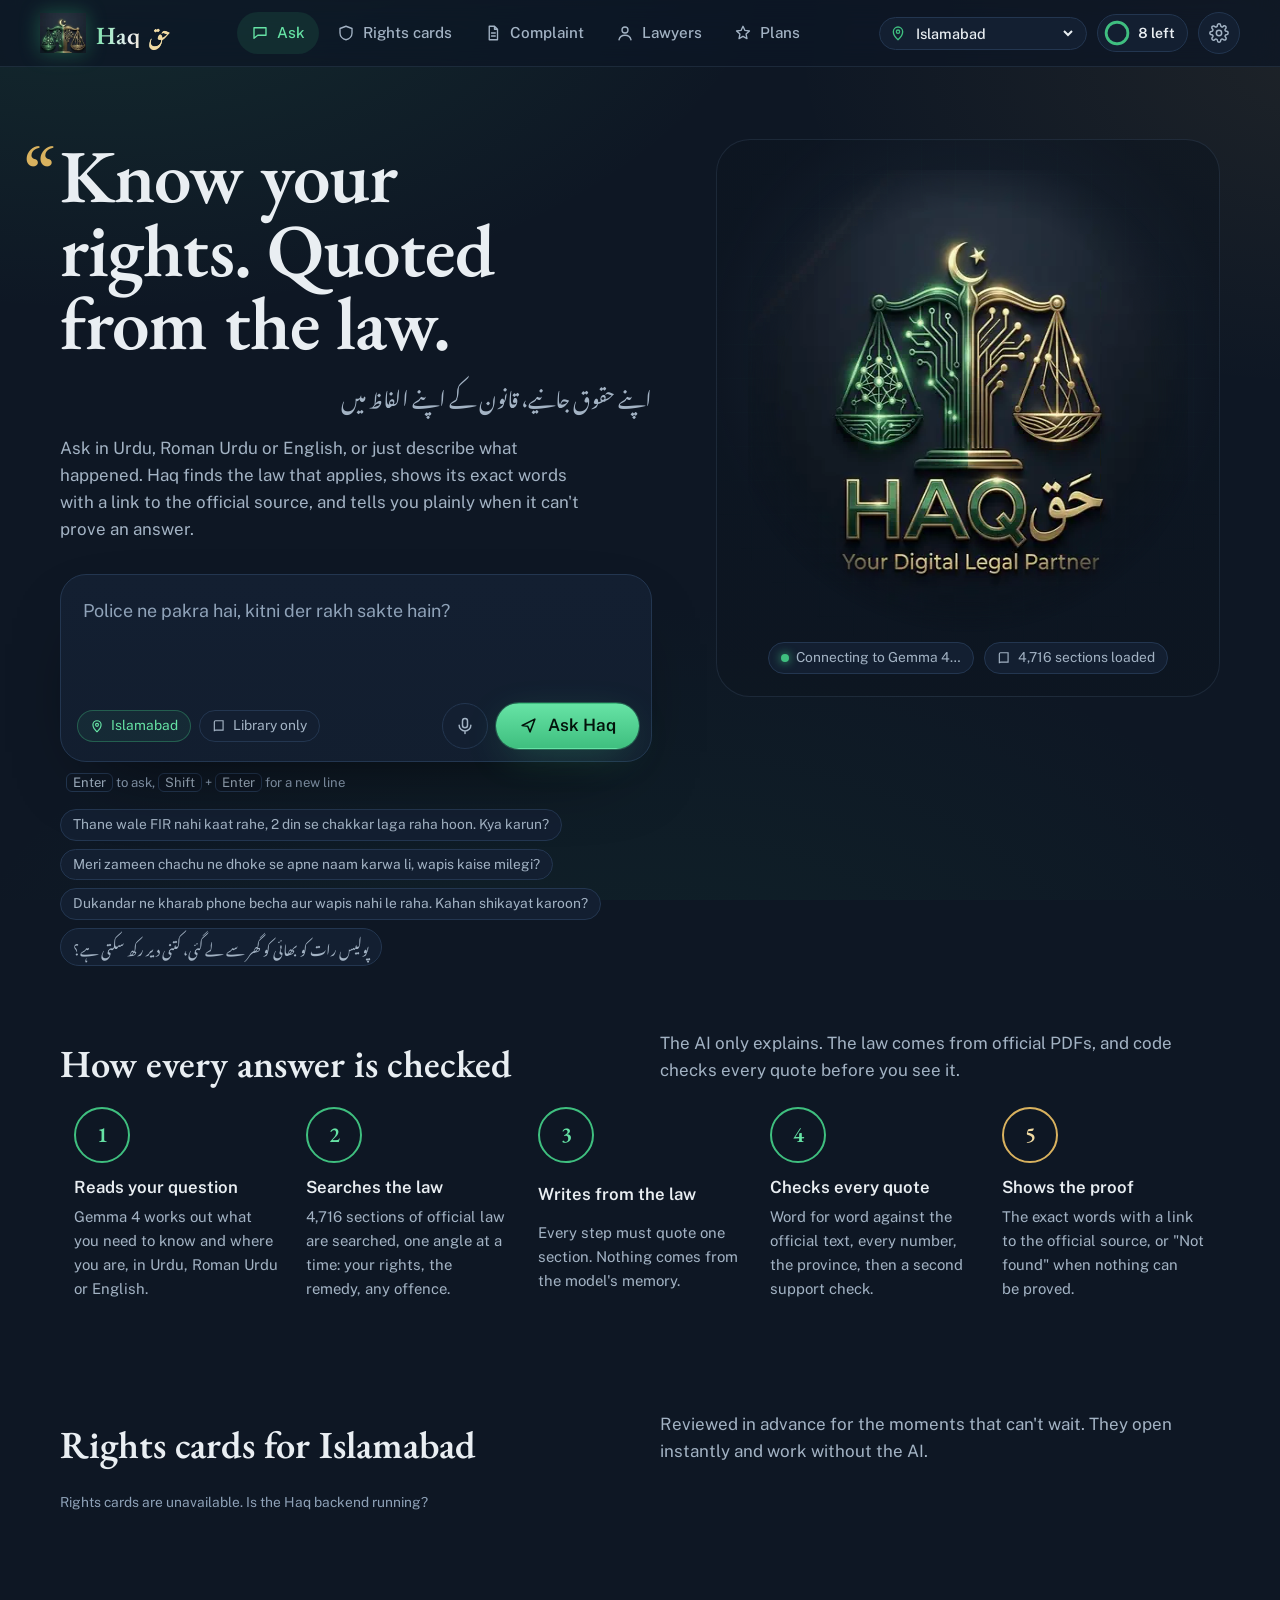
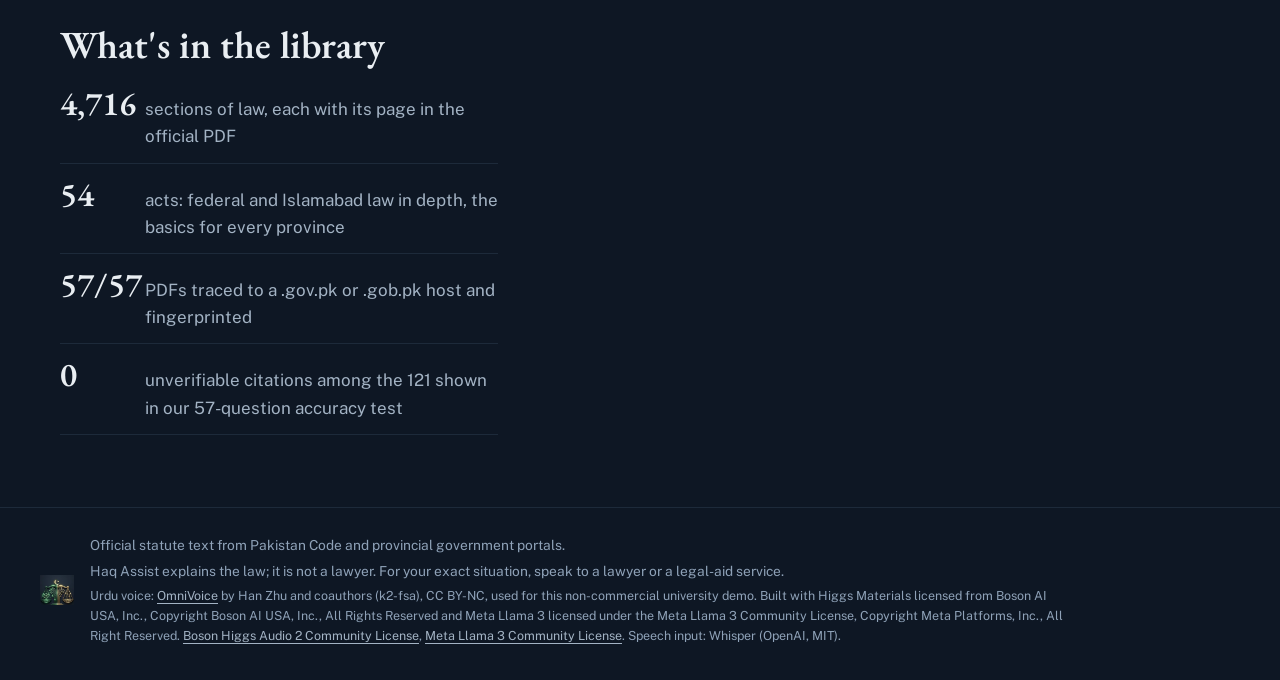
==== commit 9f48811d: "Voice: start reliably from a normal terminal; page picks up voice when it becomes ready start_haq.ps" ====
--- a/frontend/index.html
+++ b/frontend/index.html
@@ -12,7 +12,7 @@
   <link rel="preconnect" href="https://fonts.googleapis.com">
   <link rel="preconnect" href="https://fonts.gstatic.com" crossorigin>
   <link rel="stylesheet" href="https://fonts.googleapis.com/css2?family=EB+Garamond:ital,wght@0,500;0,600;1,500&family=Public+Sans:wght@400;500;600;700&family=Noto+Nastaliq+Urdu:wght@400;600&display=swap">
-  <link rel="stylesheet" href="styles.css?v=2026-11-25c">
+  <link rel="stylesheet" href="styles.css?v=2026-11-25d">
 </head>
 <body>
   <a class="skip-link" href="#view">Skip to content</a>
@@ -99,6 +99,6 @@
   <dialog id="modal" class="sheet" closedby="any" aria-labelledby="modalTitle"></dialog>
   <div id="toast" class="toast" popover="manual"></div>
   <div id="announce" class="visually-hidden" aria-live="polite"></div>
-  <script src="app.js?v=2026-11-25c"></script>
+  <script src="app.js?v=2026-11-25d"></script>
 </body>
 </html>
